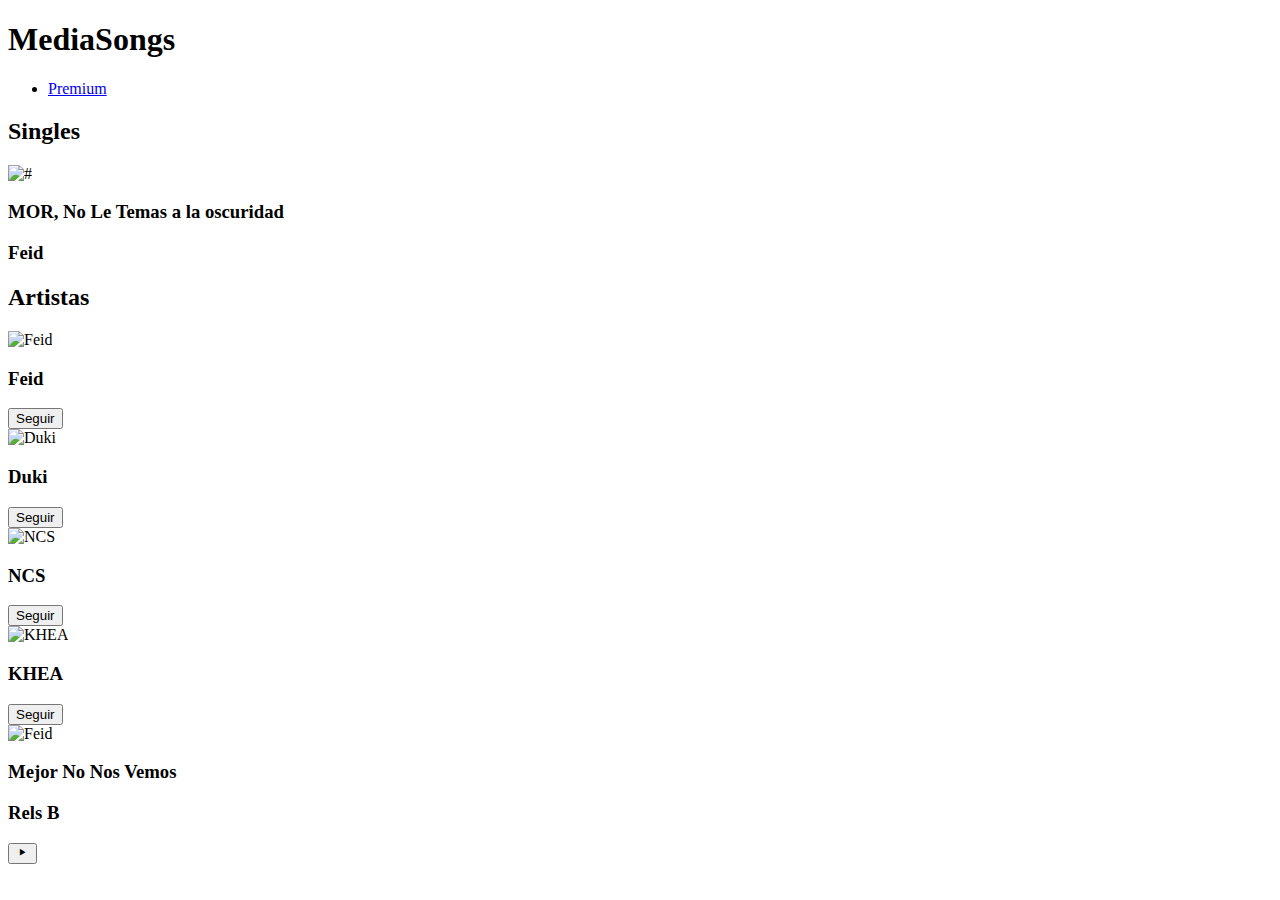
==== index.html @ c89ef6f9 "agregado uno" ====
<!DOCTYPE html>
<html lang="es">
<head>
    <meta charset="UTF-8">
    <meta name="viewport" content="width=device-width, initial-scale=1.0">
    <meta charset="utf-8">
	<meta http-equiv="X-UA-Compatible" content="IE=Edge">
	<meta name="description" content="Reproductor de musica/audio, MediaSongs.com">
	<meta name="keywords" content="mediasongs, feid, duki, bad bunny">
	<meta property="og:title" content="MediaSongs.com">
	<meta property="og:description" content="MediaSongs es un reproductor web donde encontraras Singles, Artistas y ALbumnes de tus cantantes favoritos">
	<meta property="og:image" content="/img/mediasong-portada.jpg">
	<meta property="og:type" content="website">
	<link rel="icon" type="image/jpg" href="/img/Spotify-icono.png">

    <link href='https://unpkg.com/boxicons@2.1.4/css/boxicons.min.css' rel='stylesheet'>

    <style>
        @import url('https://fonts.googleapis.com/css2?family=DM+Sans:ital,opsz,wght@0,9..40,100..1000;1,9..40,100..1000&display=swap');
    </style>

    <link rel="stylesheet" href="./css/index.css">
    <title>MediaSongs</title>
</head>

<body>

    <header>

        <div class="header-content">
            <h1>MediaSongs</h1>
        </div>
        <nav>
            <ul>
                <li><a href="./premium/premium.html">Premium</a></li>
            </ul>
        </nav>

    </header>

    <main>

        <!--los onclick tienen que ir en las cards, cambiar a este orden singles-artistas-albums, eliminar los botones seguir de las cards de los artistas(mor no le temas), terminar la seccion player-->

        <section id="feed" class="feed">

            <h2>Singles</h2>

            <section id="singles">
                <div class="container-cards singles">
                    <article  class="cards">
                        <img src="./img/mor.jpg" alt="#">
                        <div class="separador">
                            <h3 class="name-cards">MOR, No Le Temas a la oscuridad</h3>
                            <h3 class="name-artist">Feid</h3>
                        </div> 
                    </article>
                </div>
            </section>

            <h2>Artistas</h2>

            <section id="artists">
                <div class="container-cards">
                    <article class="cards cards-artist">
                        <img src="./img/feid.jpg" alt="Feid">
                        <h3 class="name-artist">Feid</h3>
                        <button class="button-follow">Seguir</button> 
                    </article>
                    <article class="cards">
                        <img src="./img/duki.jpg" alt="Duki">
                        <h3 class="name-artist">Duki</h3>
                        <button class="button-follow">Seguir</button> 
                    </article>
                    <article class="cards">
                        <img src="./img/ncs.jpg" alt="NCS">
                        <h3 class="name-artist">NCS</h3>
                        <button class="button-follow">Seguir</button> 
                    </article>
                    
                    
                    <article class="cards">
                        <img src="https://i.scdn.co/image/ab67616100005174df440f19484adb0a0903704f" alt="KHEA">
                        <h3 class="name-artist">KHEA</h3>
                        <button class="button-follow">Seguir</button> 
                    </article> 
                </div>
            </section>

        </section>

        <section id="player" class="player">
            <div class="reproductor">
                
                <img src="./img/mejor no nos vemos.jpg" alt="Feid">

                <div class="artist-name-reproducotr">
                    <h3 class="name-song">Mejor No Nos Vemos</h3>
                    <h3 class="name-artist">Rels B</h3>
                </div>
            </div>
            <div class="botones-reproductor">
                <button id="playPauseBtn" aria-label="Reproducir"><i class='bx bx-play icon-play-pause'></i></button>
            </div>

        </section>

        
    </main>

    <script src="./js/index.js"></script>
</body>
</html>
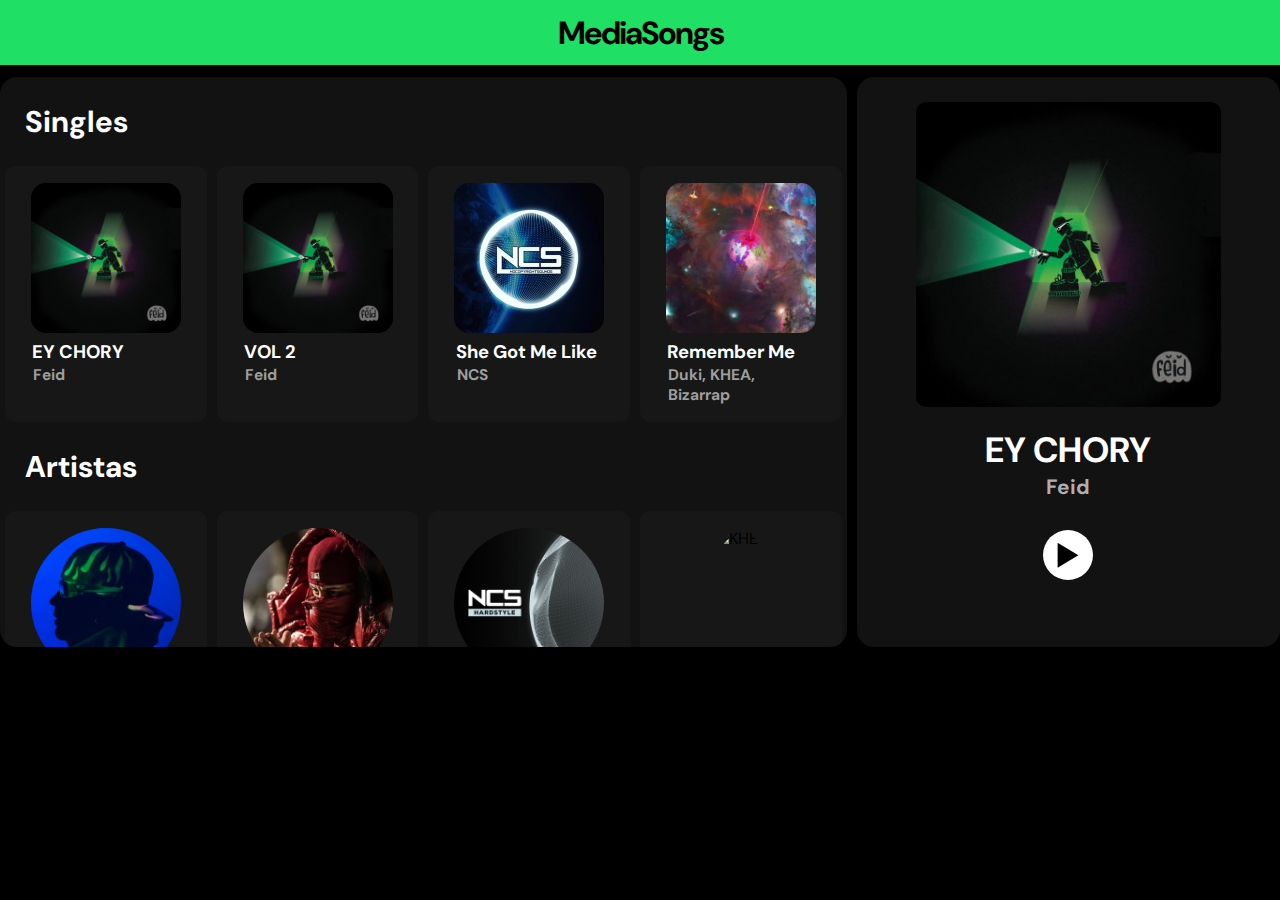
==== commit 595d5830: "good" ====
--- a/index.html
+++ b/index.html
@@ -30,11 +30,6 @@
         <div class="header-content">
             <h1>MediaSongs</h1>
         </div>
-        <nav>
-            <ul>
-                <li><a href="./premium/premium.html">Premium</a></li>
-            </ul>
-        </nav>
 
     </header>
 
--- a/css/index.css
+++ b/css/index.css
@@ -0,0 +1,494 @@
+* {
+    box-sizing: border-box;
+    margin: 0;
+    padding: 0;
+    /*font-family: 'Trebuchet MS', 'Lucida Sans Unicode', 'Lucida Grande', 'Lucida Sans', Arial, sans-serif;*/
+    font-family: "DM Sans", sans-serif;
+}
+
+body {
+    background-color: #000000;
+}
+
+header  {
+    background-color: #1FDF64;
+    width: 100%;
+    height: 65px;
+    display: flex;
+    justify-content: space-around;
+    align-items: center;
+    /*box-shadow: 0 4px 25px -22px rgb(199, 180, 180);*/
+}
+
+
+header .header-content {
+    display: flex;
+    justify-content: center;
+    align-items: center;
+    gap: 130px;
+}
+
+header .header-content h1 {
+    color: #000000;
+    letter-spacing: -2px;
+}
+
+
+header nav ul {
+    margin: auto;
+    list-style: none;
+    display: flex;
+    justify-content: space-around;
+    align-items: center;
+}
+
+header nav ul li {
+    font-size: 23px;
+	height: 100%;
+	margin: 0px 20px;
+	display: flex;
+	justify-content: center;
+	align-items: center;
+}
+
+header nav ul li a {
+
+    padding: 0 20px;
+    text-decoration: none;
+    color: #ffffff;
+    background-color: #171717;
+    border-radius: 50px;
+}
+
+
+main {
+    margin-top: 3px;
+    background-color: #000000;
+    display: grid;
+    grid-template-columns: 2fr 1fr;
+    gap: 10px;
+    max-width: 1330px;
+    margin: 12px auto 0 auto;
+}
+
+main .feed {
+    background-color: #121212;
+    border-radius: 17px;
+    overflow: auto;
+    height: 570px;
+}
+
+main .feed::-webkit-scrollbar{
+    width: 12px;
+}
+
+main .feed::-webkit-scrollbar-thumb{
+    background: #222222;
+}
+
+main .feed h2 {
+    color: #fff;
+    font-size: 30px;
+    padding: 10px;
+    margin: 15px;
+}
+
+/* ========== DESING SLIDER ========== */
+
+.container-cards {
+    display: flex;
+    flex-wrap: nowrap;
+    overflow-x: scroll;
+}
+
+.container-cards::-webkit-scrollbar{
+    width: 1em;
+}
+
+.container-cards::-webkit-scrollbar-thumb{
+    background: #1FDF64;
+    border-radius: 10px;
+}
+
+/* ========== DESING CARDS ========== */
+
+.cards {
+    display: flex;
+    flex-direction: column;
+    align-items: center;
+    flex: 1 0 auto;
+
+    width: 200px;
+    height: 16em;
+
+    padding: 10px;
+    margin: 0 5px;
+
+    background-color: #171717;
+    cursor: pointer;
+    border-radius: 10px;
+
+    transition: background-color .3s;
+}
+
+/* ========== DESING NAME SINGLES/ALBUMS ========== */
+
+.name-cards {
+    width: 145px;
+    font-size: 1.15em;
+    white-space: nowrap;
+    overflow: hidden;
+    text-overflow: ellipsis;
+    color: #ffffff;
+}
+
+/* seccion singles */
+
+
+
+#singles .container-cards .cards:hover {
+    background-color: #282828;
+    transition: background-color .4s;
+}
+
+#singles .cards img {
+    height: 150px;
+    width: auto;
+    margin: 7px;
+    border-radius: 15px;
+}
+
+#singles .container-cards .cards .separador .name-artist {
+    width: 145px;
+    font-size: 0.97em;
+    margin: 1px;
+    color: #9E9E9E;
+}
+
+/* // Seccion Artistas */
+
+#artists .container-cards .cards:hover {
+    background-color: #282828;
+    transition: background-color .4s;
+    cursor: auto;
+}
+
+#artists .container-cards .cards img {
+    border-radius: 50%;
+    height: 150px;
+    width: auto;
+    margin: 7px;
+}
+
+#artists .container-cards .cards .name-artist{
+    font-size: 20px;
+    color: #ffffff;
+}
+
+#artists .container-cards .cards button{
+    margin-top: 9px;
+    padding: 5px 15px;
+    border-radius: 7px;
+    border: none;
+    background-color: #154bfc;
+    color: #ffffff;
+    font-size: 15px;
+    cursor: pointer;
+}
+
+
+/* == REPORDUCTOR == */
+
+.player {
+    background-color: #121212;
+    border-radius: 17px;
+}
+
+.reproductor {
+    padding: 15px 10px 20px 10px;
+    margin-top: 10px;
+    display: flex;
+    flex-direction: column;
+    align-items: center;
+}
+
+.reproductor img {
+    width: auto;
+    height: 305px;
+    border-radius: 10px;
+    
+}
+
+.artist-name-reproducotr {
+    display: flex;
+    flex-direction: column;
+    align-items: center;
+}
+
+
+.reproductor .artist-name-reproducotr .name-song {
+    margin-top: 20px;
+    font-size: 35px;
+    color: #ffffff;
+}
+
+.reproductor .artist-name-reproducotr .name-artist {
+    color: #afafaf;
+    text-align: center;
+    font-size: 1.3em;
+}
+
+
+.botones-reproductor {
+    display: grid;
+    display: flex;
+    justify-content: center;
+    padding: 10px;
+    
+}
+
+.botones-reproductor button {
+    width: 90px;
+    background: none;
+    border: none;
+    font-size: 30px;
+    cursor: pointer;
+}
+
+
+.botones-reproductor button .icon-play-pause {
+    font-size: 50px;
+    border: none;
+    border-radius: 50%;
+    background-color: #ffffff;
+    color: #000;
+}
+
+.botones-reproductor button .icon-play-pause:hover {
+    transform: scale(1.07);
+}
+
+
+/* Cuando la pantalla es menor a 900px  (tablets y teléfonos inteligentes)*/
+@media only screen and (max-width : 900px) {
+
+    header {
+        justify-content: space-evenly;
+    }
+
+    header .header-content {
+        gap: 1px;
+    }
+
+    header .header-content .logo h1 {
+        font-size: 1.4em;
+        letter-spacing: -2px;
+    }
+
+    header .header-content .searcher #search {
+        display: none;
+    }
+
+    header .header-content .searcher .bx-search {
+        display: none;
+    }
+
+    header .nav-content ul li {
+        font-size: 1.2em;
+        margin: 0px 5px;
+    }
+    
+    header .nav-content ul li a {
+        padding: 0 18px;
+    }
+
+    main {
+        grid-template-columns: 1fr;
+        place-items: center;
+        width: 97%;
+    }
+
+    main .feed {
+        height: auto;
+        width: 100%;
+    }
+
+
+    #singles .container-cards .cards {
+        background-color: #121212;
+        height: 13em;
+        padding: 0px;
+        transition: none;
+        margin: 0 1px;
+        width: 170px;
+    }
+
+    #singles .container-cards .cards:hover {
+        background-color: #121212;
+        transition: none;
+    }
+
+    .separador {
+        margin-top: 6px;
+    }
+
+    #singles .container-cards .cards img {
+        height: 150px;
+        margin: 1px;
+        border-radius: 1px;
+    }
+
+    #singles .container-cards .cards .separador .name-cards {
+        color: #fff;
+        width: 9.3em;
+        font-size: 1em;
+        margin: 0;
+    }
+
+    #singles .container-cards .cards .separador .name-artist {
+        width: 7.8em;
+        font-size: 0.8em;
+        margin: 0px;
+        white-space: nowrap;
+        overflow: hidden;
+        text-overflow: ellipsis;
+    }
+
+
+    #artists .container-cards .cards {
+        width: 130px;
+        height: 12em;
+        border-radius: 5px;
+        border: #282828 solid 1px;
+        padding: 0px;
+        transition: none;
+    }
+
+    #artists .container-cards .cards:hover {
+        background-color: #121212;
+        transition: none;
+    }
+
+
+    #artists .container-cards .cards img {
+        height: 110px;
+
+        border-radius: 50%;
+        margin: 7px;
+    }
+
+    #artists .container-cards .cards .name-artist{
+        font-size: 1em;
+    }
+
+    #artists .container-cards .cards button{
+        margin-top: 8px;
+        font-size: 0.9em;
+    }
+
+    #albums .cards{
+        background-color: #12121217;
+        height: 13em;
+        margin: 0 1px;
+        padding: 0px;
+        width: 170px;
+        transition: none;
+    }
+
+    #albums .cards:hover {
+        background-color: #121212;
+        transition: none;
+    }
+
+    #albums .cards img {
+        height: 150px;
+        margin: 1px;
+        border-radius: 1px;
+    }
+
+    #albums .cards .separador .name-cards {
+        color: #fff;
+        width: 9.3em;
+        font-size: 1em;
+        margin: 0;
+    }
+
+    #albums .container-cards .cards .separador .name-artist {
+        width: 7.8em;
+        font-size: 0.9em;
+        margin: 0px;
+        white-space: nowrap;
+        overflow: hidden;
+        text-overflow: ellipsis;
+        color: #9E9E9E;
+    }
+
+
+
+    .player {
+        display: flex;
+        flex-direction: row;
+        align-items: center;
+        justify-content: space-evenly;
+        height: 70px;
+        width: 97%;
+        position: fixed;
+        bottom: 1%;
+    }
+
+    .reproductor {
+        flex-direction: row;
+        justify-content: space-between;
+        margin-top: 0px;
+        padding: 5px 5px;
+        gap: 10px;
+    }
+
+    .reproductor img {
+        height: 50px;
+        border-radius: 0.3em;
+        
+    }
+
+    .artist-name-reproducotr {
+        align-items: start;
+        gap: 0.3em;
+
+    }
+    
+    
+    .reproductor .artist-name-reproducotr .name-song {
+        margin: 0;
+        font-size: 1.1em;
+        white-space: nowrap;
+        overflow: hidden;
+        text-overflow: ellipsis;
+        width: 150px;
+    }
+
+    .player .reproductor .artist-name-reproducotr .name-artist {
+        font-size: 0.9em;
+        margin: 0;
+        text-align: left;
+        width: 150px;
+        white-space: nowrap;
+        overflow: hidden;
+        text-overflow: ellipsis;
+        color: #ffffff;
+    }
+
+    .botones-reproductor{
+        padding-bottom: 5px;
+        display: flex;
+        justify-content: center;
+    }
+
+    .botones-reproductor .chory {
+        font-size: 1.3em;
+    }
+
+    .botones-reproductor .chory:hover {
+        transform: none;
+    }
+
+}